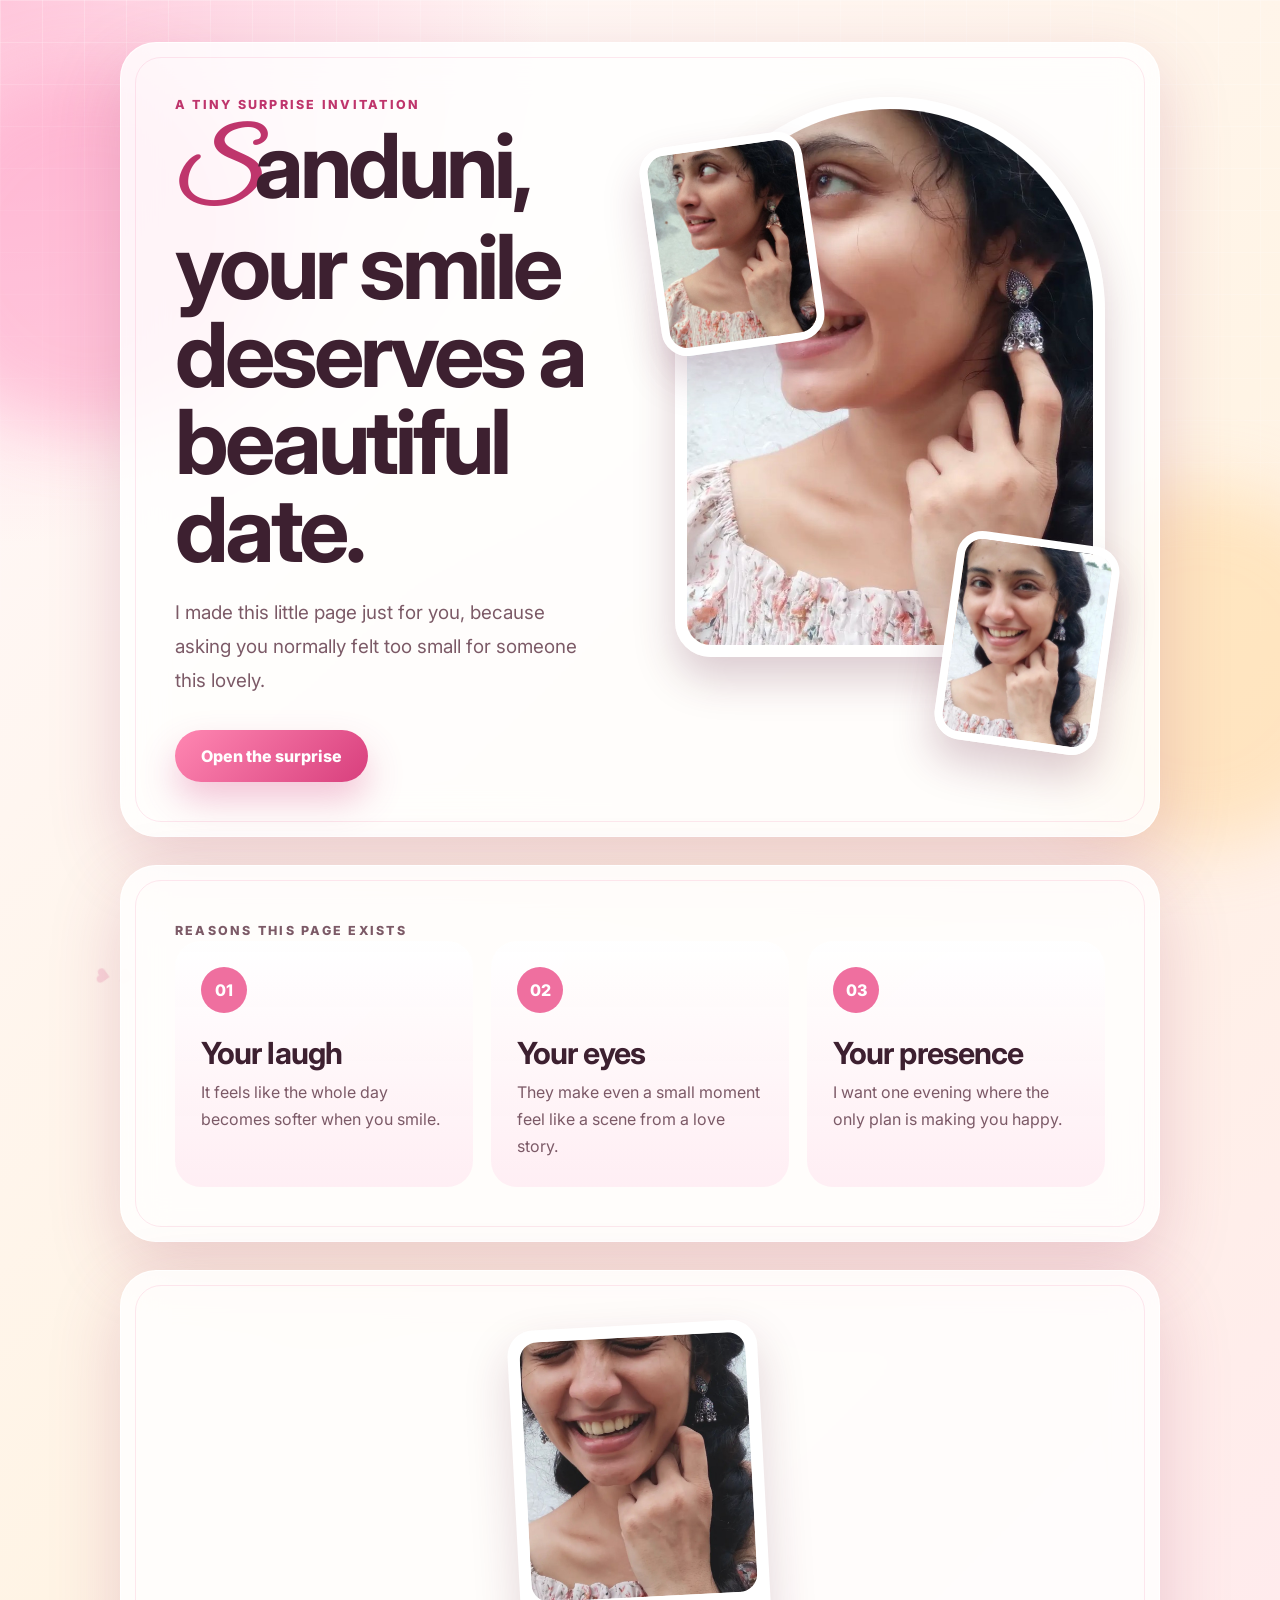
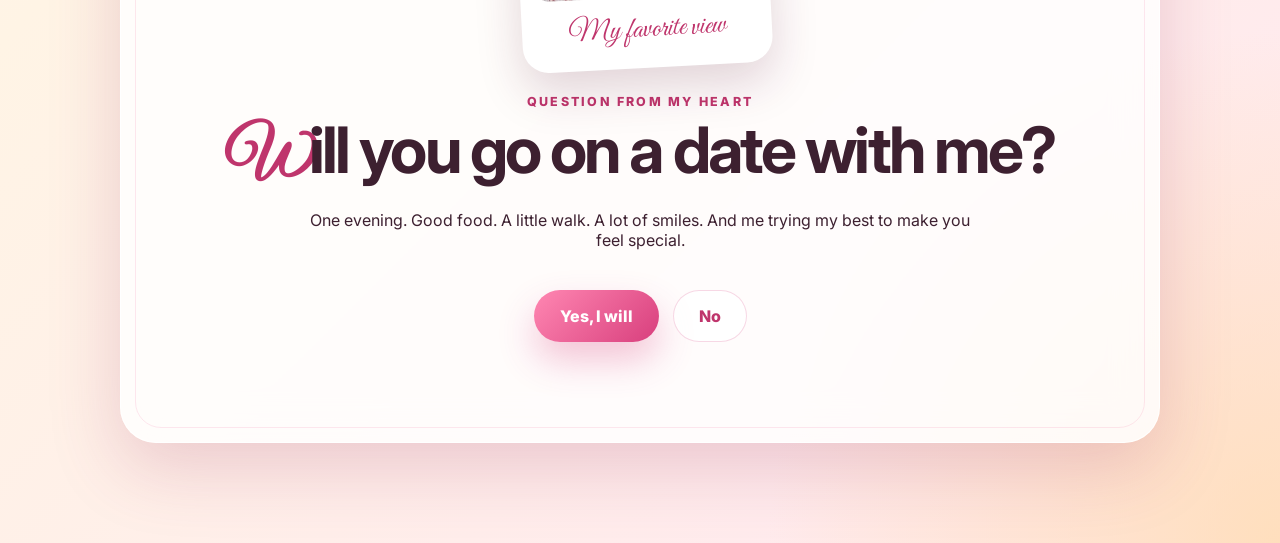
==== sanduni-kamburadeniya/index.html @ be0104b1 "Redesign: per-girl folders + Third-Eye admin Co-authored-by: Cursor <cursoragent@cursor.com>" ====
<!DOCTYPE html>
<html lang="en">
<head>
  <meta charset="UTF-8">
  <meta name="viewport" content="width=device-width, initial-scale=1.0">
  <title>A little invitation</title>
  <meta name="robots" content="noindex">
  <link rel="preconnect" href="https://fonts.googleapis.com">
  <link rel="preconnect" href="https://fonts.gstatic.com" crossorigin>
  <link href="https://fonts.googleapis.com/css2?family=Great+Vibes&family=Inter:wght@400;600;700;800&display=swap" rel="stylesheet">
  <link rel="stylesheet" href="../assets/css/main.css">
</head>
<body>
  <div class="aurora aurora-one"></div>
  <div class="aurora aurora-two"></div>
  <div class="petals" aria-hidden="true"></div>

  <main class="app hidden" id="app">
    <section class="hero card reveal">
      <div class="hero-text">
        <p class="eyebrow" data-field="eyebrow"></p>
        <h1 class="script-letter" data-field="headline"></h1>
        <p class="hero-copy lead" data-field="intro"></p>
        <button class="btn" data-scroll-to="invitation">Open the surprise</button>
      </div>
      <div class="photo-stage" id="photoStage" aria-label="Photos"></div>
    </section>

    <section class="card memory reveal">
      <p class="eyebrow">Reasons this page exists</p>
      <div class="memory-grid" id="memoryGrid"></div>
    </section>

    <section id="invitation" class="card invitation reveal">
      <div class="mini-polaroid">
        <img id="polaroidImg" alt="">
        <span data-field="polaroidCaption"></span>
      </div>
      <p class="eyebrow">Question from my heart</p>
      <h2 class="script-letter" data-field="question"></h2>
      <p class="soft-text" data-field="questionSub"></p>
      <div class="answer-row">
        <button id="yesBtn" class="btn">Yes, I will</button>
        <button id="noBtn" class="btn-ghost" type="button">No</button>
      </div>
      <p id="teaseText" class="tease" aria-live="polite"></p>
    </section>

    <section id="datePlan" class="card date-plan hidden" aria-live="polite">
      <p class="eyebrow">Our tiny plan</p>
      <h2 class="script-letter" data-field="planTitle"></h2>
      <form id="planForm" class="plan-form">
        <label>Pick a day
          <input id="dateInput" type="date" required>
        </label>
        <label>Pick a time
          <input id="timeInput" type="time" required>
        </label>
        <fieldset>
          <legend>What should we enjoy?</legend>
          <div class="choice-grid" data-choice-group="treat">
            <button type="button" data-value="coffee and a sweet dessert">Coffee + dessert</button>
            <button type="button" data-value="pizza and lots of laughing">Pizza</button>
            <button type="button" data-value="ice cream and a slow walk">Ice cream walk</button>
            <button type="button" data-value="a romantic dinner">Dinner</button>
          </div>
        </fieldset>
        <fieldset>
          <legend>Choose the mood</legend>
          <div class="choice-grid" data-choice-group="mood">
            <button type="button" data-value="soft, calm, and romantic">Soft romantic</button>
            <button type="button" data-value="funny, playful, and full of smiles">Funny and cute</button>
            <button type="button" data-value="surprising and unforgettable">Surprise me</button>
          </div>
        </fieldset>
        <label>A little message (optional)
          <textarea id="noteInput" placeholder="Anything you want to tell me..."></textarea>
        </label>
        <button class="btn full" type="submit">Seal this plan</button>
      </form>
    </section>

    <section id="finalCard" class="card finale hidden">
      <img id="finaleImg" alt="">
      <p class="eyebrow">My promise</p>
      <h2 class="script-letter" data-field="finaleTitle"></h2>
      <p id="finalMessage"></p>
      <a id="replyLink" class="btn full" target="_blank" rel="noopener">Send me your answer</a>
      <button id="downloadBtn" class="btn-ghost full hidden" type="button">Save my answer</button>
      <button id="restartBtn" class="btn-ghost" type="button">Read it again</button>
    </section>
  </main>

  <main class="landing hidden" id="missing">
    <section class="card reveal">
      <span class="brand-mark">&hearts;</span>
      <p class="eyebrow">The next step of my life</p>
      <h1 class="script-letter">Something lovely lives here.</h1>
      <p class="lead">If you were sent a personal link, please open that exact link to see the page made for you.</p>
    </section>
  </main>

  <script src="../assets/js/effects.js"></script>
  <script src="../assets/js/girl.js"></script>
</body>
</html>
---- assets/css/main.css ----
:root {
  --rose: #ef6f9f;
  --rose-dark: #bf356c;
  --rose-deep: #8d1f4d;
  --blush: #fff0f5;
  --cream: #fffaf4;
  --ink: #3d2030;
  --muted: #7c5a67;
  --line: rgba(216, 63, 125, 0.16);
  --card: rgba(255, 255, 255, 0.82);
  --shadow: 0 24px 70px rgba(163, 63, 103, 0.22);
  --radius: 30px;
}

* {
  box-sizing: border-box;
}

html {
  scroll-behavior: smooth;
}

body {
  min-height: 100vh;
  margin: 0;
  color: var(--ink);
  font-family: "Inter", system-ui, -apple-system, BlinkMacSystemFont, "Segoe UI", sans-serif;
  background:
    radial-gradient(circle at top left, rgba(255, 178, 206, 0.7), transparent 34rem),
    radial-gradient(circle at bottom right, rgba(255, 219, 167, 0.7), transparent 32rem),
    linear-gradient(135deg, #fff8fb 0%, #fff4e5 48%, #ffe7f0 100%);
  overflow-x: hidden;
}

body::before {
  position: fixed;
  inset: 0;
  z-index: -3;
  content: "";
  background-image:
    linear-gradient(rgba(255, 255, 255, 0.34) 1px, transparent 1px),
    linear-gradient(90deg, rgba(255, 255, 255, 0.34) 1px, transparent 1px);
  background-size: 42px 42px;
  mask-image: linear-gradient(to bottom, rgba(0, 0, 0, 0.7), transparent);
}

/* ---------- background flourishes ---------- */
.aurora {
  position: fixed;
  z-index: -2;
  width: 360px;
  height: 360px;
  border-radius: 50%;
  filter: blur(34px);
  opacity: 0.4;
  animation: drift 12s ease-in-out infinite alternate;
}
.aurora-one { top: 8%; left: -90px; background: #ff8fbd; }
.aurora-two { right: -100px; bottom: 6%; background: #ffd188; animation-delay: -4s; }

.petals { position: fixed; inset: 0; z-index: -1; pointer-events: none; }

.petal,
.heart {
  position: fixed;
  z-index: 20;
  pointer-events: none;
  user-select: none;
}
.petal { top: -24px; color: rgba(216, 63, 125, 0.34); font-size: 22px; animation: fall linear forwards; }
.heart { color: var(--rose-dark); font-size: 18px; animation: pop 900ms ease-out forwards; }

/* ---------- layout ---------- */
.app {
  width: min(100% - 32px, 1040px);
  margin: 0 auto;
  padding: 42px 0 72px;
}

.card {
  position: relative;
  margin: 0 auto 28px;
  padding: clamp(24px, 5vw, 54px);
  border: 1px solid rgba(255, 255, 255, 0.9);
  border-radius: 36px;
  background: var(--card);
  box-shadow: var(--shadow);
  overflow: hidden;
  backdrop-filter: blur(22px);
}
.card::after {
  position: absolute;
  inset: 14px;
  z-index: -1;
  content: "";
  border: 1px solid rgba(239, 111, 159, 0.16);
  border-radius: 26px;
  pointer-events: none;
}

.eyebrow {
  margin: 0 0 10px;
  color: var(--rose-dark);
  font-size: 0.78rem;
  font-weight: 800;
  letter-spacing: 0.18em;
  text-transform: uppercase;
}

h1, h2 { margin: 0; letter-spacing: -0.045em; line-height: 0.98; }
h1 { max-width: 640px; font-size: clamp(2.6rem, 7vw, 6rem); }
h2 { font-size: clamp(2rem, 5vw, 4.4rem); }

.script-letter::first-letter {
  font-family: "Great Vibes", cursive;
  color: var(--rose-dark);
}

.lead {
  color: var(--muted);
  font-size: clamp(1rem, 2vw, 1.18rem);
  line-height: 1.8;
}

/* ---------- buttons ---------- */
.btn,
.btn-ghost {
  position: relative;
  display: inline-flex;
  align-items: center;
  justify-content: center;
  gap: 8px;
  min-height: 52px;
  padding: 0 26px;
  border: 0;
  border-radius: 999px;
  font: inherit;
  font-weight: 800;
  text-decoration: none;
  cursor: pointer;
  transition: transform 180ms ease, box-shadow 180ms ease, background 180ms ease;
}
.btn {
  color: #fff;
  background: linear-gradient(135deg, #ff87b2, #d83f7d);
  box-shadow: 0 18px 36px rgba(216, 63, 125, 0.3);
}
.btn:hover { transform: translateY(-3px); box-shadow: 0 22px 42px rgba(216, 63, 125, 0.38); }
.btn-ghost {
  color: var(--rose-dark);
  background: rgba(255, 255, 255, 0.82);
  box-shadow: inset 0 0 0 1px rgba(216, 63, 125, 0.2);
}
.btn-ghost:hover { transform: translateY(-2px); }
.full { width: 100%; }
.btn[disabled], .btn-ghost[disabled] { opacity: 0.5; cursor: not-allowed; transform: none; }

/* ---------- general landing ---------- */
.landing {
  min-height: 100vh;
  display: grid;
  place-items: center;
  padding: 32px 18px;
  text-align: center;
}
.landing .card {
  max-width: 720px;
  padding: clamp(34px, 6vw, 70px);
}
.brand-mark {
  display: inline-flex;
  align-items: center;
  justify-content: center;
  width: 78px;
  height: 78px;
  margin: 0 auto 26px;
  border-radius: 50%;
  color: #fff;
  font-size: 2rem;
  background: linear-gradient(135deg, #ff87b2, #d83f7d);
  box-shadow: 0 16px 34px rgba(216, 63, 125, 0.3);
}
.landing h1 { margin: 0 auto; font-size: clamp(2.4rem, 6vw, 4.4rem); }
.landing .lead { max-width: 520px; margin: 22px auto 0; }
.landing .fineprint { margin-top: 30px; font-size: 0.82rem; color: var(--muted); }

/* ---------- girl page ---------- */
.hero {
  min-height: min(760px, 92vh);
  display: grid;
  align-content: center;
  grid-template-columns: 0.95fr 1.05fr;
  gap: clamp(24px, 5vw, 64px);
}
.hero-copy { max-width: 540px; margin: 22px 0 32px; }

.photo-stage { position: relative; min-height: 560px; }
.portrait { display: block; object-fit: cover; box-shadow: 0 22px 42px rgba(95, 28, 57, 0.22); }
.portrait-main {
  width: min(72vw, 430px);
  height: 560px;
  margin-left: auto;
  border: 12px solid rgba(255, 255, 255, 0.78);
  border-radius: 230px 230px 38px 38px;
}
.portrait-float {
  position: absolute;
  width: 164px;
  height: 210px;
  border: 8px solid #fff;
  border-radius: 26px;
  animation: float 5s ease-in-out infinite;
}
.portrait-float.one { left: 0; top: 42px; transform: rotate(-8deg); }
.portrait-float.two { right: -4px; bottom: 34px; transform: rotate(8deg); animation-delay: -1.4s; }

.memory-grid { display: grid; grid-template-columns: repeat(3, 1fr); gap: 18px; }
.memory article {
  min-height: 210px;
  padding: 26px;
  border-radius: 26px;
  background: linear-gradient(180deg, rgba(255, 255, 255, 0.82), rgba(255, 232, 241, 0.72));
}
.memory span {
  display: inline-flex;
  width: 46px;
  height: 46px;
  align-items: center;
  justify-content: center;
  margin-bottom: 22px;
  border-radius: 50%;
  color: #fff;
  font-weight: 800;
  background: var(--rose);
}
.memory h3 { margin: 0 0 8px; font-size: clamp(1.4rem, 3vw, 1.9rem); letter-spacing: -0.03em; }
.memory p { margin: 0; color: var(--muted); line-height: 1.7; }

.invitation {
  min-height: 600px;
  display: grid;
  align-content: center;
  justify-items: center;
  text-align: center;
}
.mini-polaroid {
  width: min(72vw, 250px);
  margin-bottom: 26px;
  padding: 12px 12px 20px;
  border-radius: 26px;
  background: #fff;
  box-shadow: 0 20px 46px rgba(95, 28, 57, 0.18);
  transform: rotate(-3deg);
}
.mini-polaroid img { width: 100%; height: 260px; object-fit: cover; border-radius: 18px; }
.mini-polaroid span {
  display: block;
  margin-top: 10px;
  color: var(--rose-dark);
  font-family: "Great Vibes", cursive;
  font-size: 1.8rem;
}
.soft-text { max-width: 660px; margin: 20px auto 30px; }

.answer-row {
  position: relative;
  display: flex;
  min-height: 72px;
  align-items: center;
  justify-content: center;
  gap: 14px;
}
.tease { min-height: 28px; margin: 8px 0 0; color: var(--rose-dark); font-weight: 800; }

.date-plan, .finale { max-width: 760px; }
.plan-form { display: grid; gap: 22px; margin-top: 26px; text-align: left; }
label, legend { color: var(--rose-dark); font-weight: 800; }
input, textarea, select {
  width: 100%;
  min-height: 54px;
  margin-top: 10px;
  padding: 12px 16px;
  border: 1px solid var(--line);
  border-radius: 18px;
  color: var(--ink);
  font: inherit;
  background: rgba(255, 255, 255, 0.86);
}
textarea { min-height: 96px; resize: vertical; }
fieldset { margin: 0; padding: 0; border: 0; }
.choice-grid { display: grid; grid-template-columns: repeat(2, 1fr); gap: 12px; margin-top: 12px; }
.choice-grid button {
  min-height: 70px;
  padding: 14px;
  border: 1px solid var(--line);
  border-radius: 20px;
  color: var(--ink);
  font: inherit;
  font-weight: 800;
  background: rgba(255, 255, 255, 0.74);
  cursor: pointer;
}
.choice-grid button.selected {
  color: #fff;
  border-color: transparent;
  background: linear-gradient(135deg, #ff87b2, #d83f7d);
  box-shadow: 0 16px 32px rgba(216, 63, 125, 0.22);
}

.finale { text-align: center; }
.finale img {
  width: min(74vw, 310px);
  height: 360px;
  object-fit: cover;
  margin-bottom: 24px;
  border: 12px solid #fff;
  border-radius: 180px 180px 34px 34px;
  box-shadow: 0 20px 44px rgba(95, 28, 57, 0.2);
}
.finale .btn-ghost { margin-top: 12px; }

.hidden { display: none !important; }

/* ---------- admin ---------- */
.admin-shell { width: min(100% - 32px, 1100px); margin: 0 auto; padding: 32px 0 80px; }
.admin-top {
  display: flex;
  flex-wrap: wrap;
  gap: 16px;
  align-items: center;
  justify-content: space-between;
  margin-bottom: 22px;
}
.admin-top h1 { font-size: clamp(1.8rem, 4vw, 2.8rem); }
.badge {
  display: inline-flex;
  align-items: center;
  gap: 8px;
  padding: 6px 14px;
  border-radius: 999px;
  font-size: 0.8rem;
  font-weight: 800;
  background: rgba(255, 255, 255, 0.8);
  box-shadow: inset 0 0 0 1px var(--line);
  color: var(--rose-dark);
}
.badge .dot { width: 9px; height: 9px; border-radius: 50%; background: #c9c9c9; }
.badge.connected .dot { background: #34c77b; }

.tabs { display: flex; gap: 8px; flex-wrap: wrap; margin-bottom: 18px; }
.tab {
  padding: 10px 18px;
  border: 0;
  border-radius: 999px;
  font: inherit;
  font-weight: 800;
  color: var(--muted);
  background: rgba(255, 255, 255, 0.62);
  cursor: pointer;
}
.tab.active { color: #fff; background: linear-gradient(135deg, #ff87b2, #d83f7d); }

.panel { display: none; }
.panel.active { display: block; }

.grid-2 { display: grid; grid-template-columns: 1fr 1fr; gap: 16px; }
.field { margin-bottom: 16px; }
.field label { display: block; }
.hint { margin: 6px 0 0; font-size: 0.82rem; color: var(--muted); }

.table-wrap { overflow-x: auto; border-radius: 18px; }
table { width: 100%; border-collapse: collapse; font-size: 0.92rem; }
th, td { padding: 12px 14px; text-align: left; border-bottom: 1px solid var(--line); vertical-align: top; }
th { color: var(--rose-dark); font-size: 0.76rem; letter-spacing: 0.08em; text-transform: uppercase; }
tbody tr:hover { background: rgba(255, 240, 246, 0.6); }

.pill {
  display: inline-block;
  padding: 3px 10px;
  border-radius: 999px;
  font-size: 0.74rem;
  font-weight: 800;
}
.pill.yes { color: #137a4a; background: rgba(52, 199, 123, 0.16); }
.pill.no { color: #9a1f1f; background: rgba(199, 52, 52, 0.14); }

.girl-list { display: grid; grid-template-columns: repeat(auto-fill, minmax(260px, 1fr)); gap: 16px; }
.girl-tile {
  padding: 18px;
  border-radius: 22px;
  background: rgba(255, 255, 255, 0.78);
  box-shadow: inset 0 0 0 1px var(--line);
}
.girl-tile h3 { margin: 0 0 4px; font-size: 1.25rem; letter-spacing: -0.02em; }
.girl-tile .slug { font-size: 0.8rem; color: var(--muted); word-break: break-all; }
.link-row { display: flex; gap: 8px; margin-top: 12px; }
.link-row input { margin: 0; min-height: 44px; font-size: 0.8rem; }

.thumbs { display: flex; flex-wrap: wrap; gap: 8px; margin-top: 12px; }
.thumbs img { width: 64px; height: 64px; object-fit: cover; border-radius: 12px; box-shadow: 0 4px 12px rgba(95, 28, 57, 0.18); }

.toast {
  position: fixed;
  left: 50%;
  bottom: 26px;
  transform: translateX(-50%) translateY(20px);
  padding: 14px 22px;
  border-radius: 14px;
  color: #fff;
  font-weight: 700;
  background: #2c2c2c;
  box-shadow: 0 14px 34px rgba(0, 0, 0, 0.24);
  opacity: 0;
  pointer-events: none;
  transition: opacity 200ms ease, transform 200ms ease;
  z-index: 60;
}
.toast.show { opacity: 1; transform: translateX(-50%) translateY(0); }
.toast.error { background: #9a1f1f; }
.toast.ok { background: #137a4a; }

.login-wrap { min-height: 100vh; display: grid; place-items: center; padding: 24px; }
.login-card { width: min(100%, 420px); }

.empty {
  padding: 40px 20px;
  text-align: center;
  color: var(--muted);
  border: 1px dashed var(--line);
  border-radius: 18px;
}

.notice {
  padding: 14px 16px;
  border-radius: 14px;
  background: rgba(255, 244, 214, 0.8);
  box-shadow: inset 0 0 0 1px rgba(216, 63, 125, 0.12);
  font-size: 0.88rem;
  line-height: 1.6;
  color: var(--ink);
  margin-bottom: 16px;
}

/* ---------- animations ---------- */
.reveal { animation: rise 700ms ease both; }
@keyframes rise { from { opacity: 0; transform: translateY(24px); } to { opacity: 1; transform: translateY(0); } }
@keyframes float { 0%, 100% { translate: 0 0; } 50% { translate: 0 -16px; } }
@keyframes drift { to { transform: translate(40px, 34px) scale(1.08); } }
@keyframes fall { to { transform: translateY(110vh) rotate(280deg); } }
@keyframes pop { to { opacity: 0; transform: translateY(-70px) scale(1.8); } }

/* ---------- responsive ---------- */
@media (max-width: 820px) {
  .app { width: min(100% - 22px, 640px); padding-top: 22px; }
  .hero { min-height: auto; grid-template-columns: 1fr; }
  .photo-stage { min-height: 470px; order: -1; }
  .portrait-main { width: 78%; height: 450px; }
  .portrait-float { width: 130px; height: 168px; }
  .memory-grid, .choice-grid, .grid-2 { grid-template-columns: 1fr; }
  .answer-row { flex-wrap: wrap; }
}
@media (max-width: 520px) {
  .card { border-radius: 26px; }
  .photo-stage { min-height: 390px; }
  .portrait-main { width: 82%; height: 380px; }
  .portrait-float.one { top: 18px; }
  .portrait-float.two { bottom: 10px; }
}
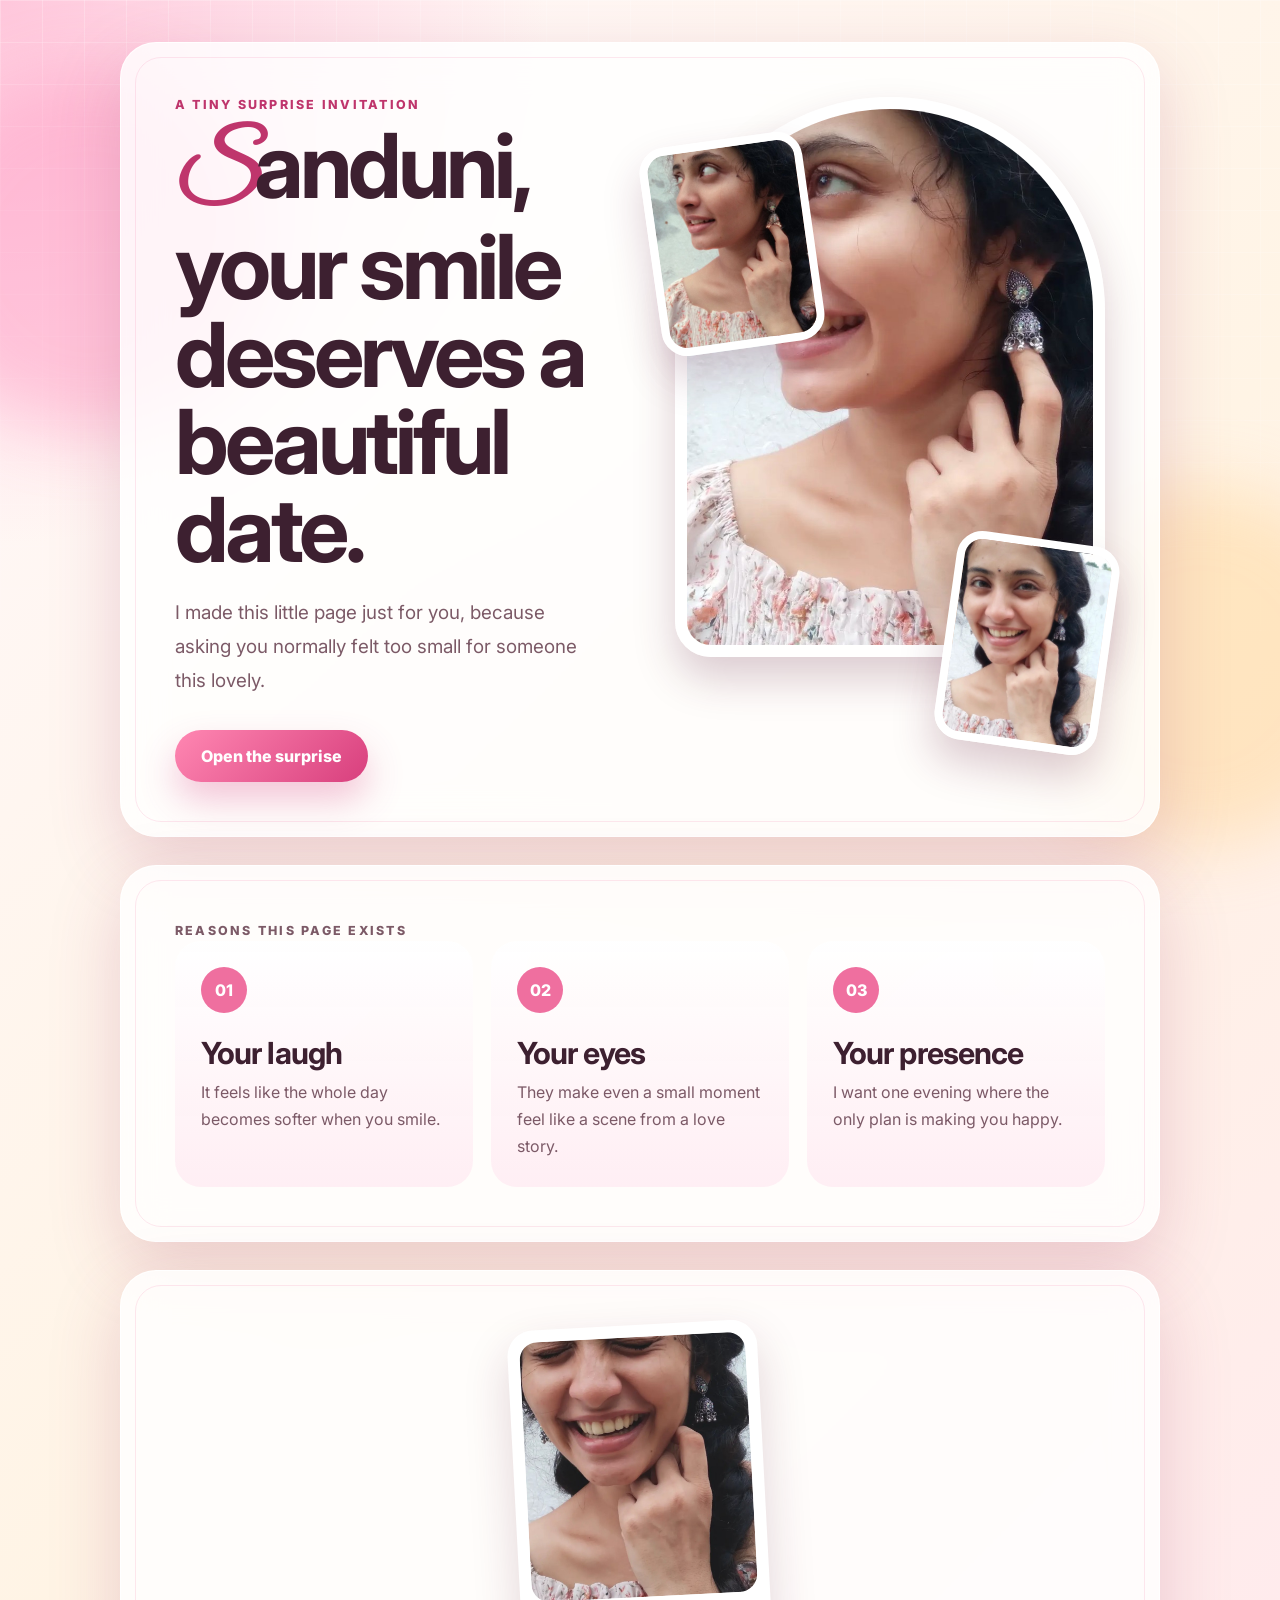
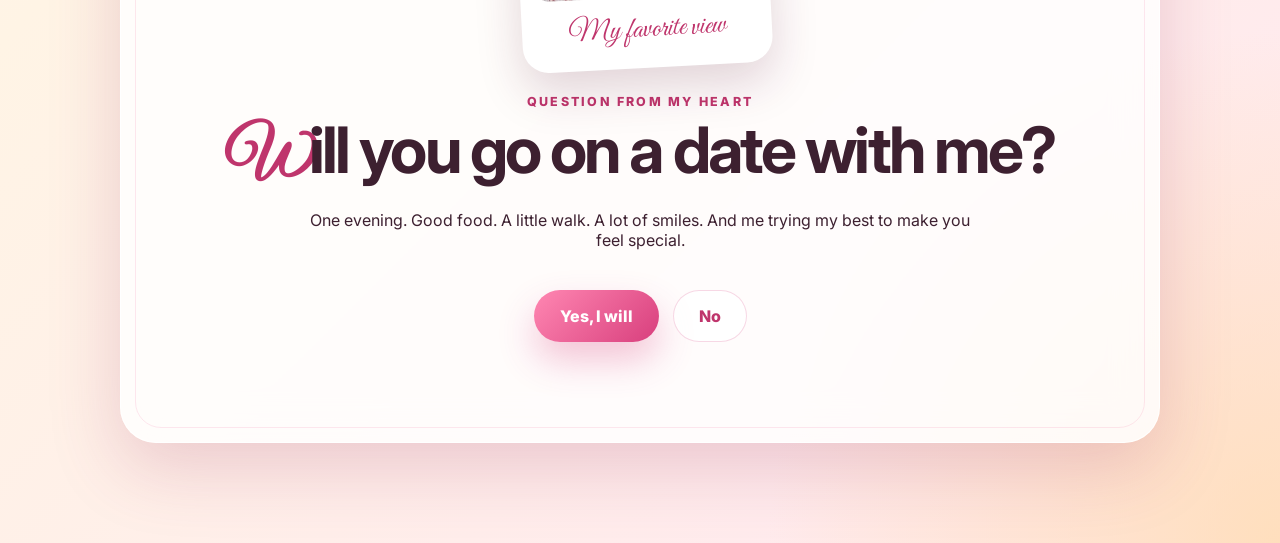
==== commit 69f04bc7: "Fix admin registry and central responses XML" ====
--- a/sanduni-kamburadeniya/index.html
+++ b/sanduni-kamburadeniya/index.html
@@ -86,7 +86,7 @@
       <h2 class="script-letter" data-field="finaleTitle"></h2>
       <p id="finalMessage"></p>
       <a id="replyLink" class="btn full" target="_blank" rel="noopener">Send me your answer</a>
-      <button id="downloadBtn" class="btn-ghost full hidden" type="button">Save my answer</button>
+      <button id="downloadBtn" class="btn-ghost full hidden" type="button">Secured Most Valuable Date</button>
       <button id="restartBtn" class="btn-ghost" type="button">Read it again</button>
     </section>
   </main>
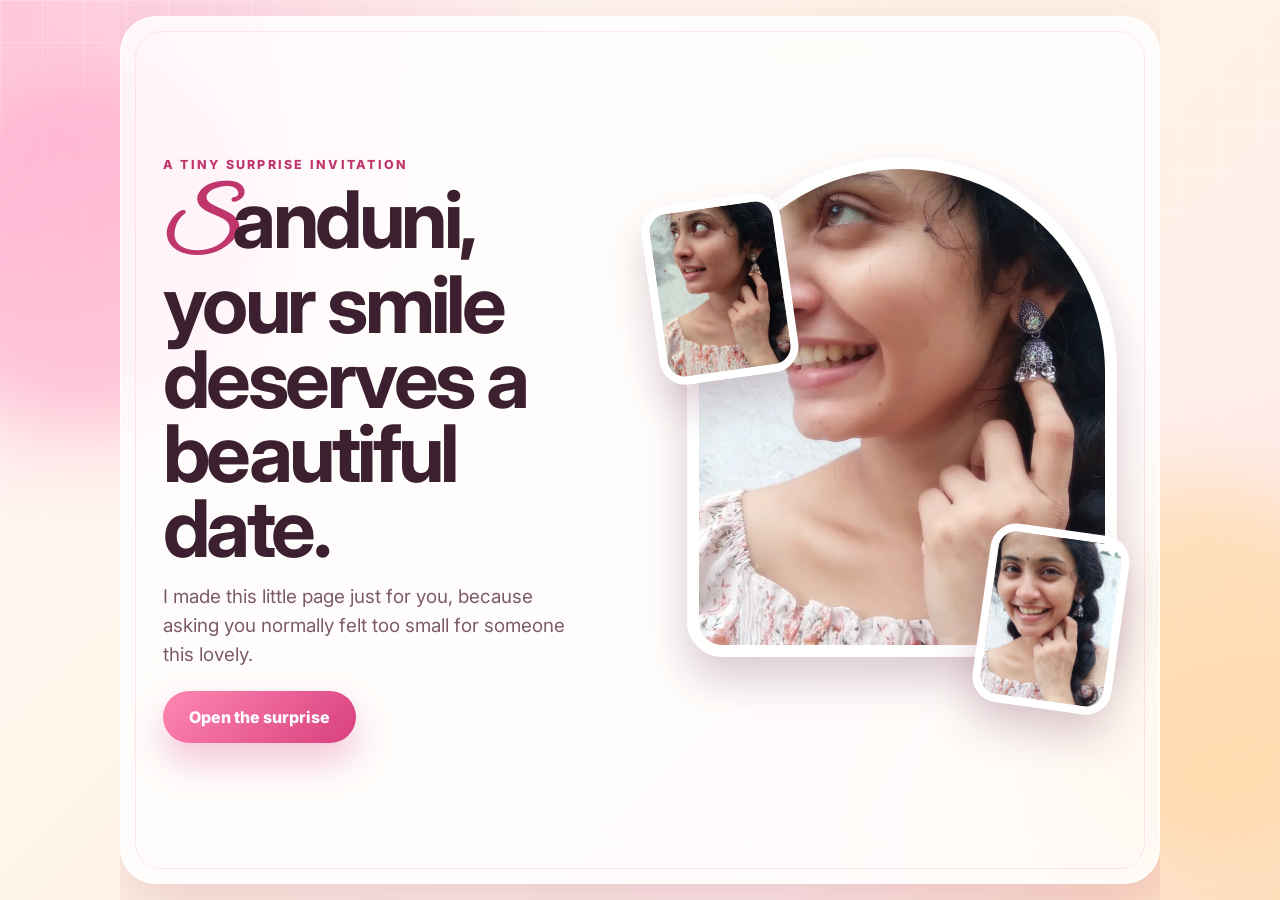
==== commit ce5718e7: "Fixed frot end issue 2" ====
--- a/sanduni-kamburadeniya/index.html
+++ b/sanduni-kamburadeniya/index.html
@@ -73,6 +73,9 @@
             <button type="button" data-value="surprising and unforgettable">Surprise me</button>
           </div>
         </fieldset>
+        <label>Your WhatsApp number (optional)
+          <input id="whatsappInput" type="tel" inputmode="tel" placeholder="Only if you want to share it">
+        </label>
         <label>A little message (optional)
           <textarea id="noteInput" placeholder="Anything you want to tell me..."></textarea>
         </label>
--- a/assets/css/main.css
+++ b/assets/css/main.css
@@ -192,6 +192,75 @@
   grid-template-columns: 0.95fr 1.05fr;
   gap: clamp(24px, 5vw, 64px);
 }
+
+body.surprise-locked {
+  overflow: hidden;
+}
+
+body.surprise-locked .app {
+  height: 100dvh;
+  padding: 16px 0;
+  display: grid;
+  align-items: center;
+  overflow: hidden;
+}
+
+body.surprise-locked .memory,
+body.surprise-locked .invitation,
+body.surprise-locked .date-plan,
+body.surprise-locked .finale {
+  display: none;
+}
+
+body.surprise-locked .hero {
+  width: 100%;
+  min-height: 0;
+  height: calc(100dvh - 32px);
+  margin-bottom: 0;
+  padding: clamp(22px, 3.6vw, 42px);
+}
+
+body.surprise-locked .hero h1 {
+  font-size: clamp(2.6rem, min(6.2vw, 9vh), 5.2rem);
+  line-height: 0.94;
+}
+
+body.surprise-locked .hero-copy {
+  margin: 16px 0 22px;
+  line-height: 1.55;
+}
+
+body.surprise-locked .photo-stage {
+  min-height: min(56vh, 500px);
+}
+
+body.surprise-locked .portrait-main {
+  height: min(56vh, 500px);
+}
+
+body.surprise-locked .portrait-float {
+  width: 140px;
+  height: 180px;
+}
+
+body.response-complete .hero,
+body.response-complete .memory,
+body.response-complete .invitation,
+body.response-complete .date-plan {
+  display: none;
+}
+
+body.response-complete .app {
+  min-height: 100vh;
+  display: grid;
+  place-items: center;
+}
+
+body.response-complete .finale {
+  width: min(100%, 760px);
+  margin-bottom: 0;
+}
+
 .hero-copy { max-width: 540px; margin: 22px 0 32px; }
 
 .photo-stage { position: relative; min-height: 560px; }
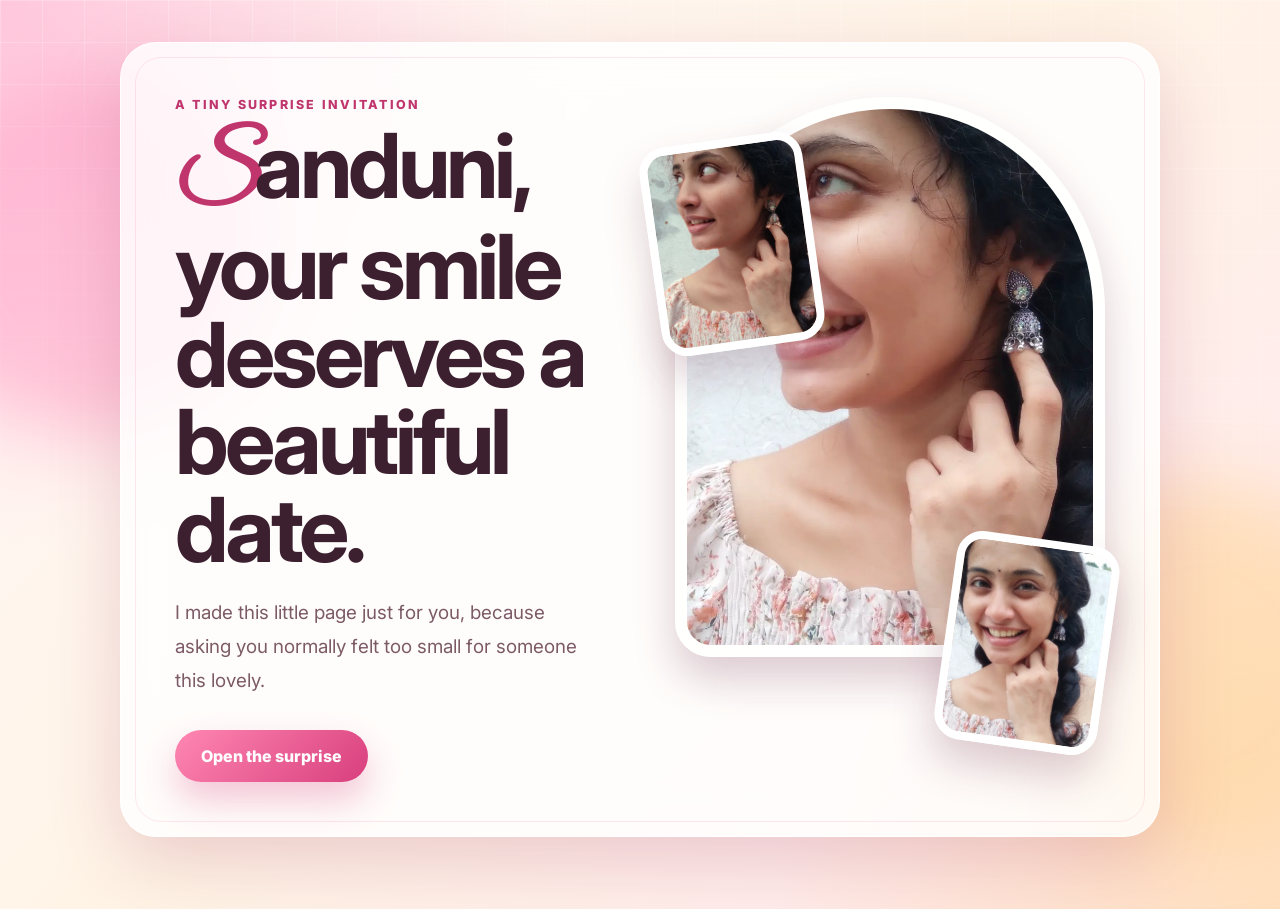
==== commit f9fc145a: "Fixed DB" ====
--- a/sanduni-kamburadeniya/index.html
+++ b/sanduni-kamburadeniya/index.html
@@ -103,6 +103,7 @@
     </section>
   </main>
 
+  <script src="../assets/config.js"></script>
   <script src="../assets/js/effects.js"></script>
   <script src="../assets/js/girl.js"></script>
 </body>
--- a/assets/css/main.css
+++ b/assets/css/main.css
@@ -193,18 +193,9 @@
   gap: clamp(24px, 5vw, 64px);
 }
 
-body.surprise-locked {
-  overflow: hidden;
-}
-
-body.surprise-locked .app {
-  height: 100dvh;
-  padding: 16px 0;
-  display: grid;
-  align-items: center;
-  overflow: hidden;
-}
-
+/* While locked, only the hero is shown; the rest is removed from the page so
+   she can't reach the surprise yet. We do NOT lock scroll/height, so the hero
+   can scroll naturally on small screens and the button is always reachable. */
 body.surprise-locked .memory,
 body.surprise-locked .invitation,
 body.surprise-locked .date-plan,
@@ -213,34 +204,7 @@
 }
 
 body.surprise-locked .hero {
-  width: 100%;
-  min-height: 0;
-  height: calc(100dvh - 32px);
   margin-bottom: 0;
-  padding: clamp(22px, 3.6vw, 42px);
-}
-
-body.surprise-locked .hero h1 {
-  font-size: clamp(2.6rem, min(6.2vw, 9vh), 5.2rem);
-  line-height: 0.94;
-}
-
-body.surprise-locked .hero-copy {
-  margin: 16px 0 22px;
-  line-height: 1.55;
-}
-
-body.surprise-locked .photo-stage {
-  min-height: min(56vh, 500px);
-}
-
-body.surprise-locked .portrait-main {
-  height: min(56vh, 500px);
-}
-
-body.surprise-locked .portrait-float {
-  width: 140px;
-  height: 180px;
 }
 
 body.response-complete .hero,
@@ -452,6 +416,23 @@
 }
 .pill.yes { color: #137a4a; background: rgba(52, 199, 123, 0.16); }
 .pill.no { color: #9a1f1f; background: rgba(199, 52, 52, 0.14); }
+
+.reset-response {
+  min-height: 34px;
+  padding: 0 14px;
+  border: 0;
+  border-radius: 999px;
+  color: #9a1f1f;
+  font: inherit;
+  font-size: 0.8rem;
+  font-weight: 800;
+  background: rgba(199, 52, 52, 0.12);
+  cursor: pointer;
+}
+
+.reset-response:hover {
+  background: rgba(199, 52, 52, 0.2);
+}
 
 .girl-list { display: grid; grid-template-columns: repeat(auto-fill, minmax(260px, 1fr)); gap: 16px; }
 .girl-tile {
@@ -522,16 +503,27 @@
 @media (max-width: 820px) {
   .app { width: min(100% - 22px, 640px); padding-top: 22px; }
   .hero { min-height: auto; grid-template-columns: 1fr; }
-  .photo-stage { min-height: 470px; order: -1; }
-  .portrait-main { width: 78%; height: 450px; }
+  .photo-stage { min-height: min(52vh, 470px); order: -1; }
+  .portrait-main { width: 78%; height: min(52vh, 450px); }
   .portrait-float { width: 130px; height: 168px; }
   .memory-grid, .choice-grid, .grid-2 { grid-template-columns: 1fr; }
   .answer-row { flex-wrap: wrap; }
 }
 @media (max-width: 520px) {
   .card { border-radius: 26px; }
-  .photo-stage { min-height: 390px; }
-  .portrait-main { width: 82%; height: 380px; }
-  .portrait-float.one { top: 18px; }
-  .portrait-float.two { bottom: 10px; }
-}
+  .photo-stage { min-height: min(46vh, 390px); }
+  .portrait-main { width: 84%; height: min(46vh, 360px); }
+  .portrait-float { width: 116px; height: 150px; }
+  .portrait-float.one { top: 14px; }
+  .portrait-float.two { bottom: 8px; }
+  h1 { font-size: clamp(2.4rem, 11vw, 3.4rem); }
+  .admin-shell { width: min(100% - 22px, 640px); }
+  .tabs { gap: 6px; }
+  .tab { padding: 9px 14px; font-size: 0.9rem; }
+}
+
+/* Short / landscape screens: keep the locked first screen tidy */
+@media (max-height: 560px) {
+  .photo-stage { min-height: min(60vh, 360px); }
+  .portrait-main { height: min(60vh, 360px); }
+}
